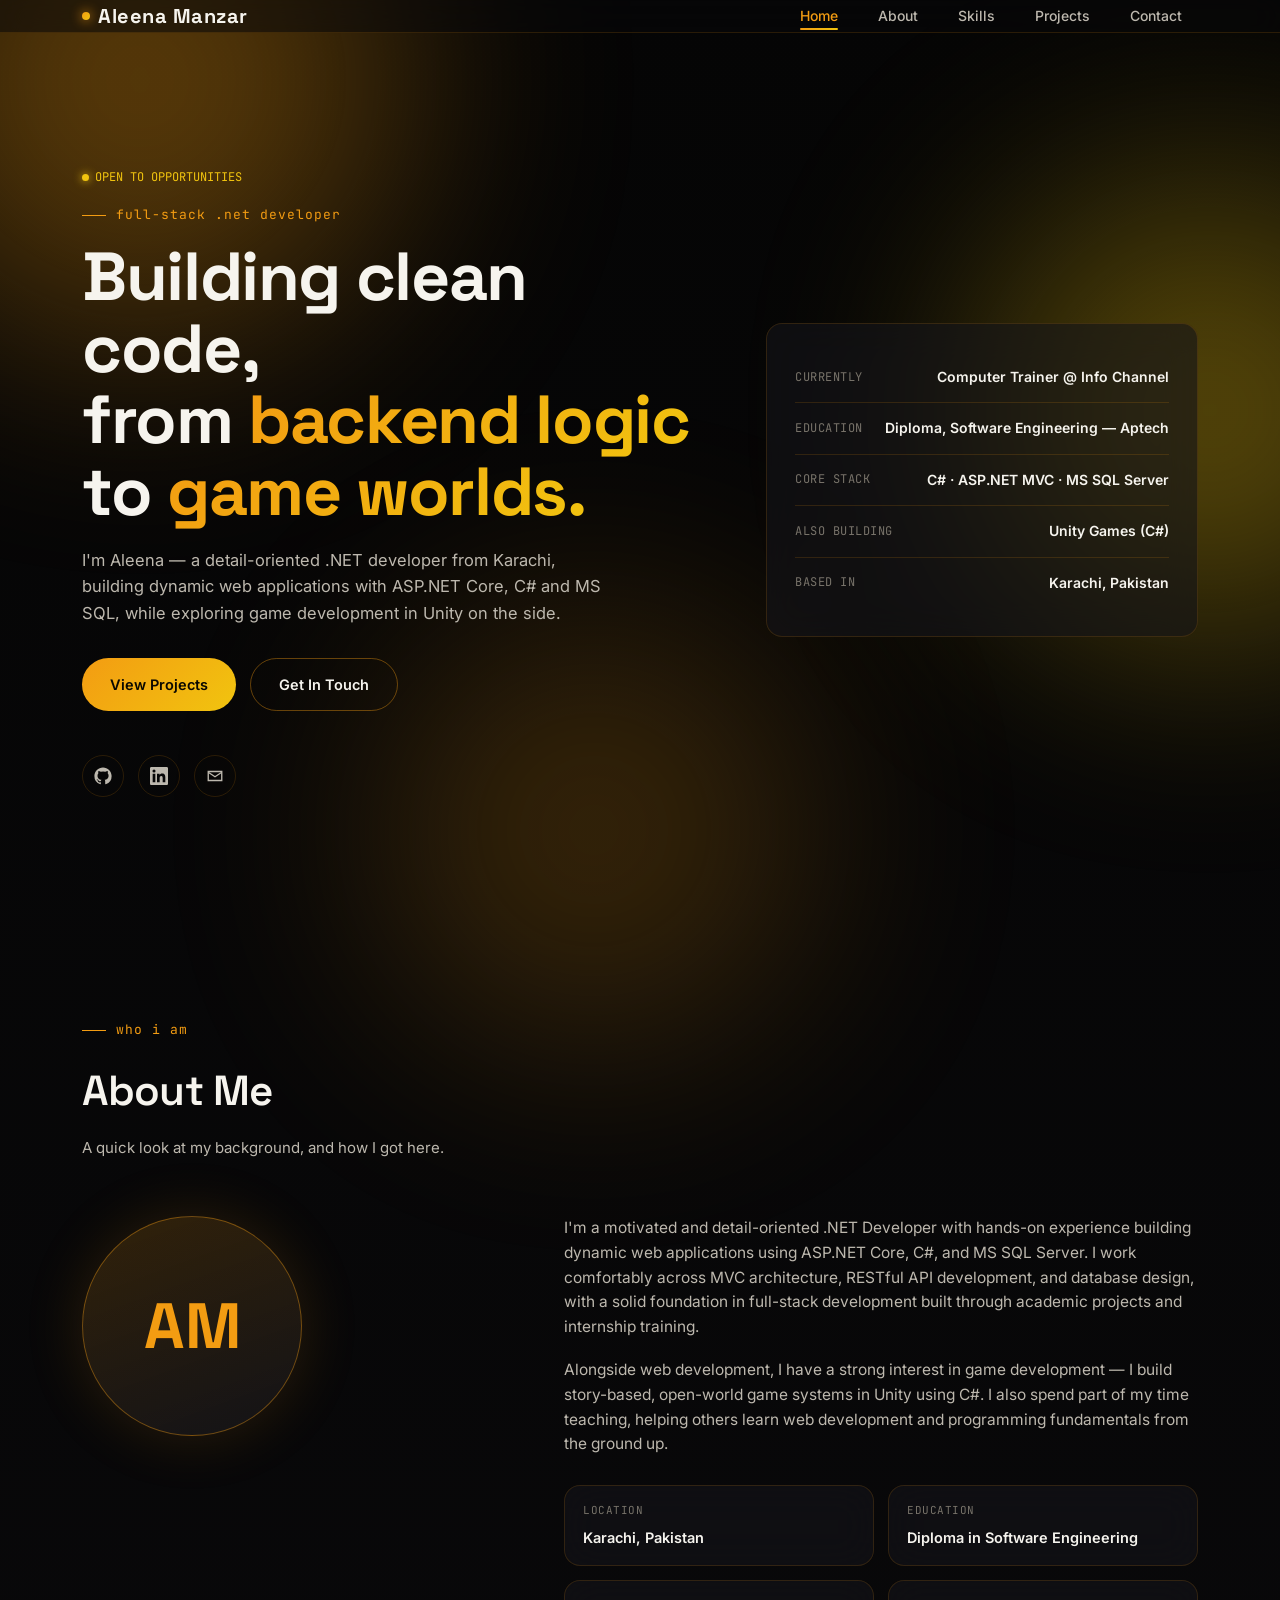
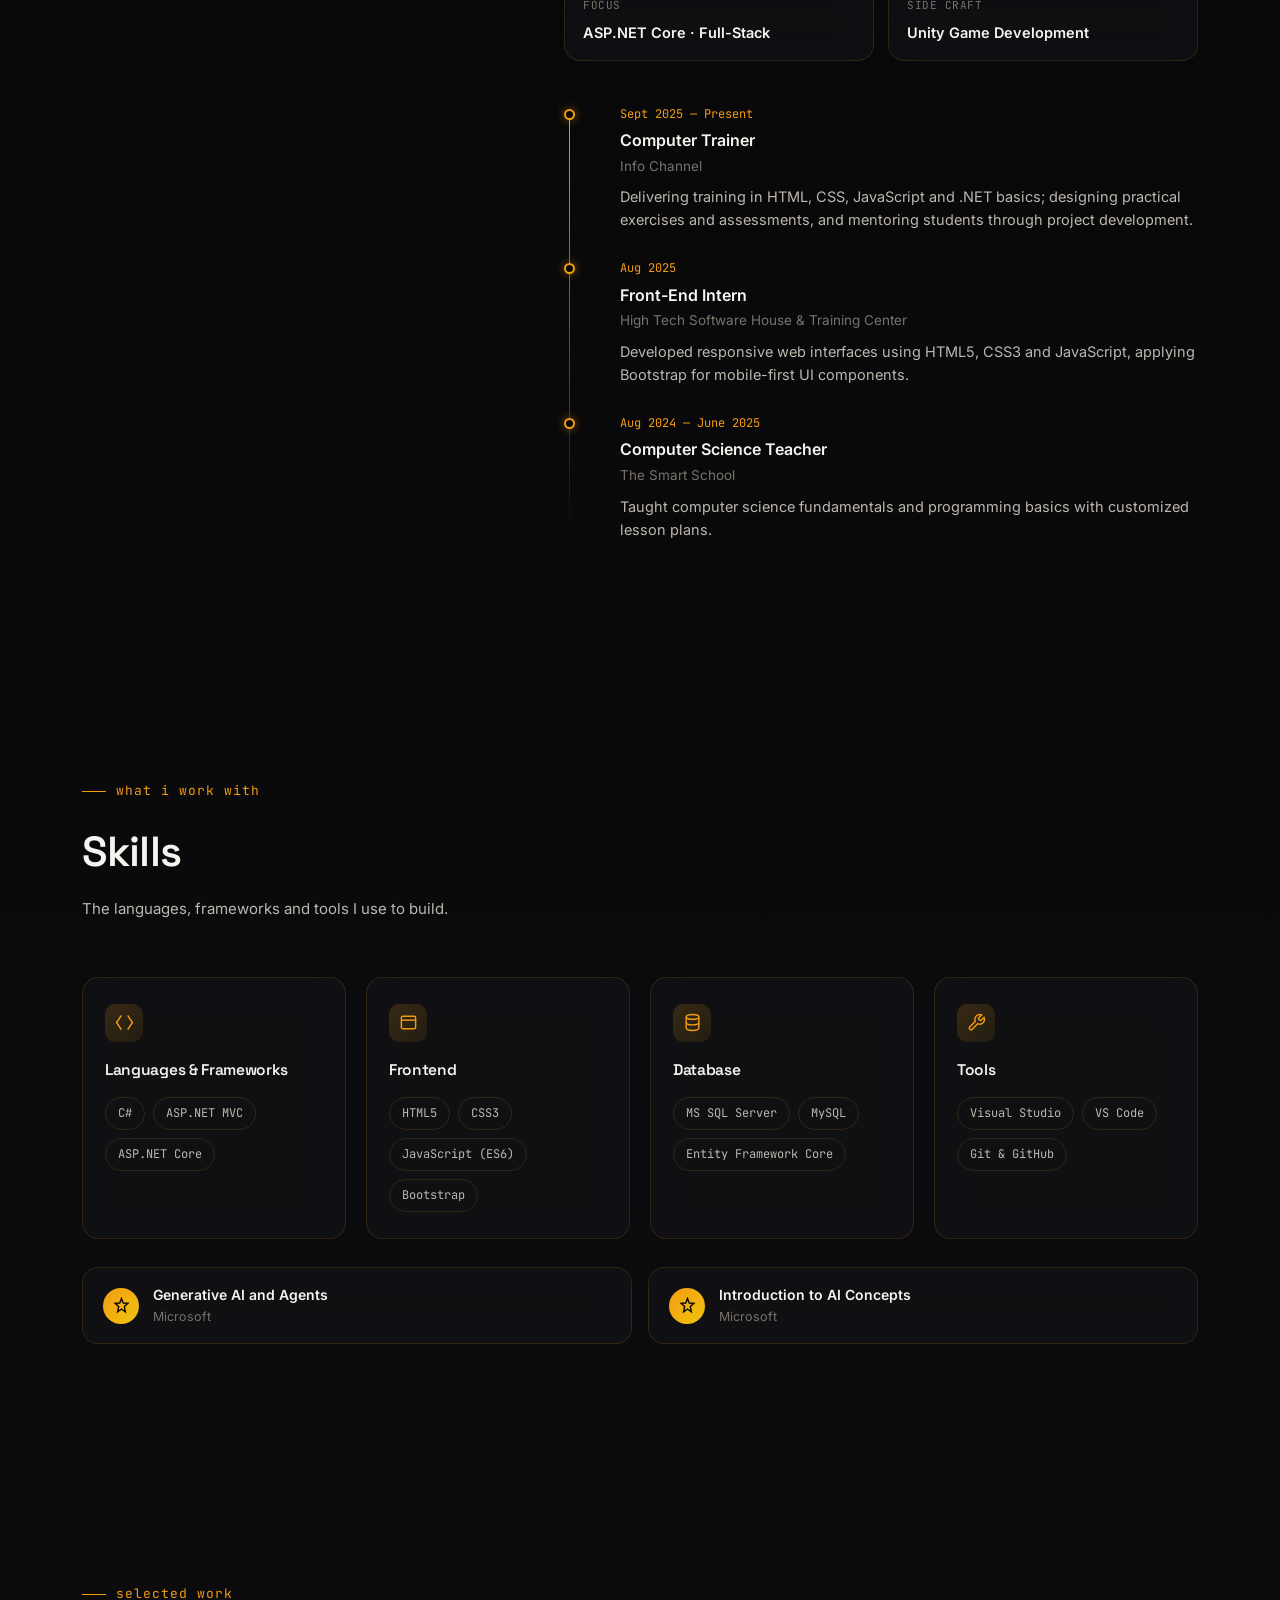
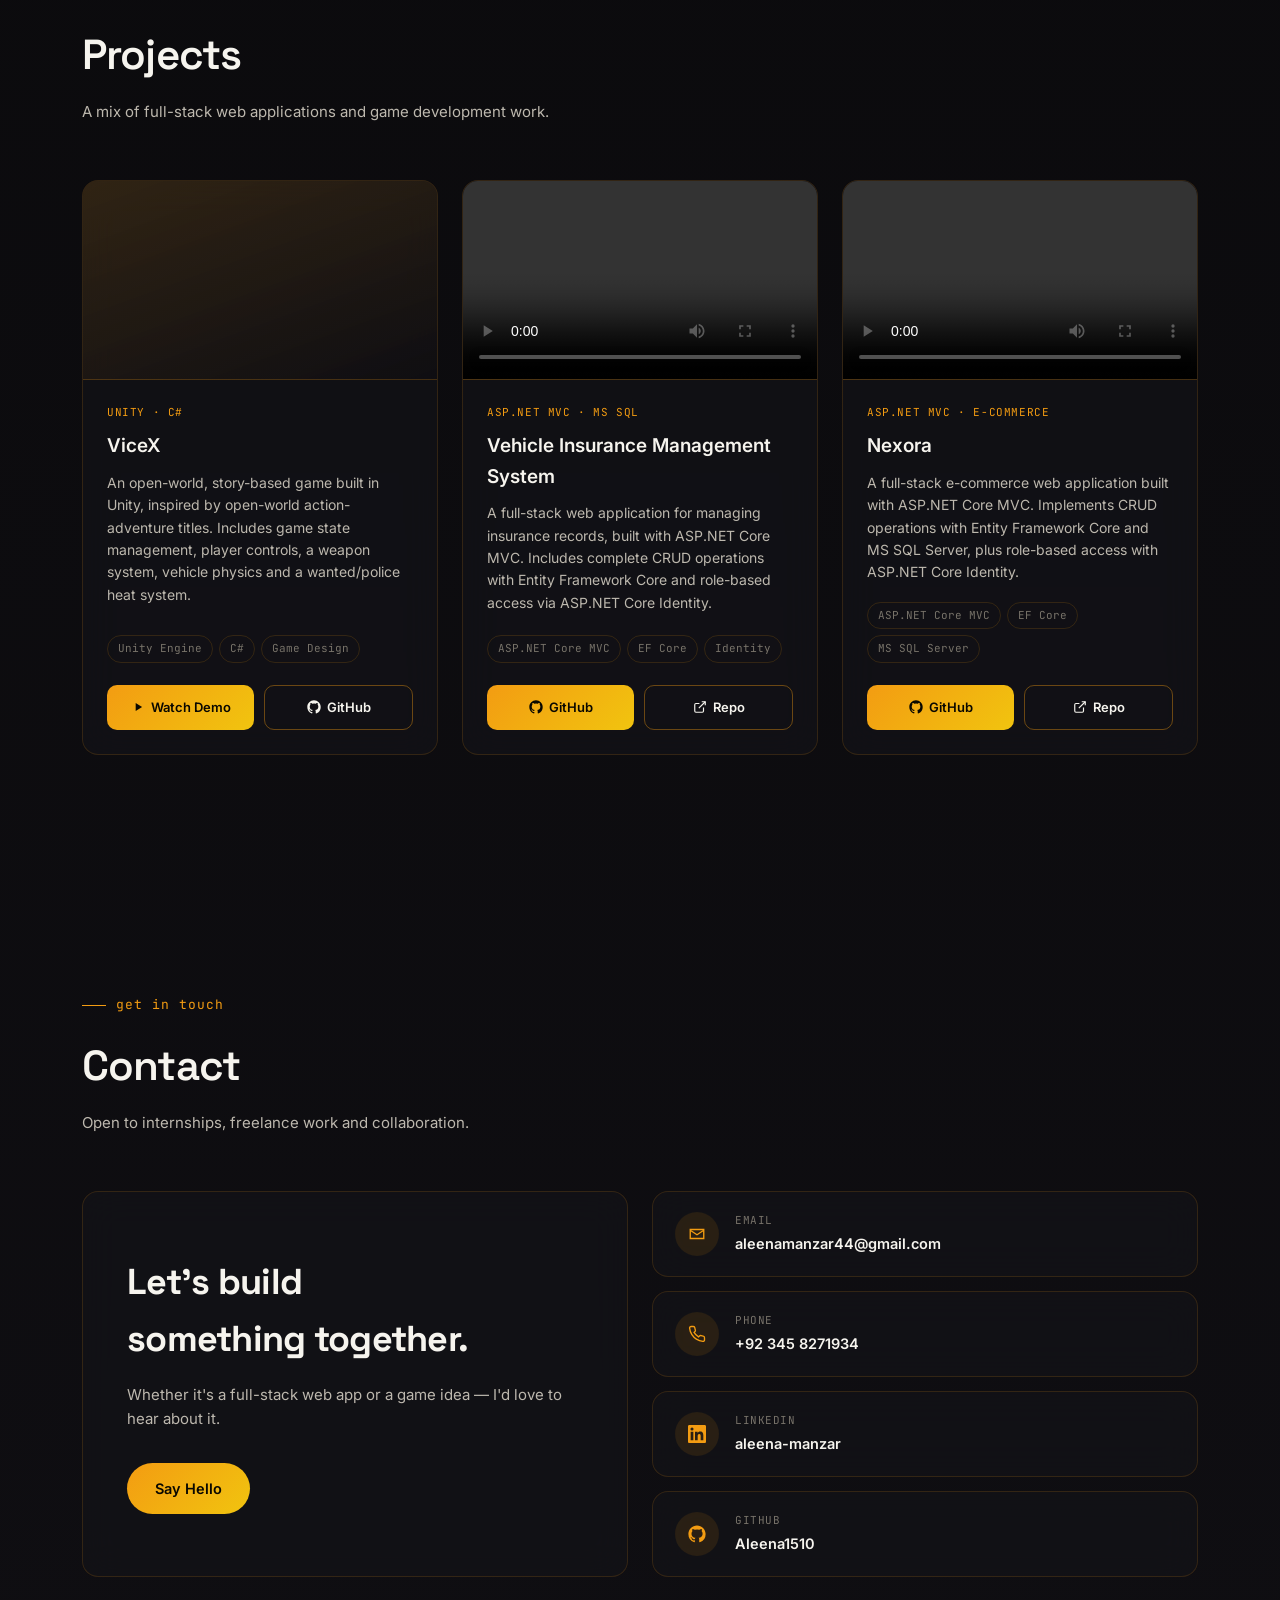
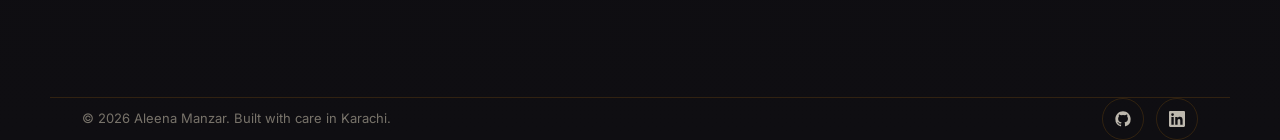
==== index.html @ a627748f "Rename HTML file to index.html" ====
<!DOCTYPE html>
<html lang="en">
<head>
<meta charset="UTF-8">
<meta name="viewport" content="width=device-width, initial-scale=1.0">
<title>Aleena Manzar — Full Stack Developer</title>
<link rel="preconnect" href="https://fonts.googleapis.com">
<link rel="preconnect" href="https://fonts.gstatic.com" crossorigin>
<link href="https://fonts.googleapis.com/css2?family=Space+Grotesk:wght@400;500;600;700&family=Inter:wght@400;500;600&family=JetBrains+Mono:wght@400;500&display=swap" rel="stylesheet">
<link rel="stylesheet" href="./portfolio.css">
</head>
<body>

<div class="glow glow-1"></div>
<div class="glow glow-2"></div>
<div class="glow glow-3"></div>

<header>
  <nav class="wrap">
    <a href="#home" class="logo"><span class="logo-dot"></span>Aleena Manzar</a>
    <ul class="nav-links" id="navLinks">
      <li><a href="#home" class="nav-link active">Home</a></li>
      <li><a href="#about" class="nav-link">About</a></li>
      <li><a href="#skills" class="nav-link">Skills</a></li>
      <li><a href="#projects" class="nav-link">Projects</a></li>
      <li><a href="#contact" class="nav-link">Contact</a></li>
    </ul>
     <!-- <a href="#contact" class="nav-cta">Let's Talk</a> -->
    <button class="menu-btn" id="menuBtn" aria-label="Toggle menu"><span></span><span></span><span></span></button> 
  </nav>
</header>

<main class="wrap">

  <!-- HOME -->
  <section id="home" class="hero">
    <div class="hero-grid">
      <div class="reveal in">
        <div class="status-live"><span class="status-dot"></span>OPEN TO OPPORTUNITIES</div>
        <div class="eyebrow">full-stack .net developer</div>
        <h1 class="hero-title">Building clean code,<br>from <span class="grad">backend logic</span><br>to <span class="grad">game worlds.</span></h1>
        <p class="hero-desc">I'm Aleena — a detail-oriented .NET developer from Karachi, building dynamic web applications with ASP.NET Core, C# and MS SQL, while exploring game development in Unity on the side.</p>
        <div class="hero-actions">
          <a href="#projects" class="btn btn-primary">View Projects</a>
          <a href="#contact" class="btn btn-ghost">Get In Touch</a>
        </div>
        <div class="hero-socials">
          <a class="icon-btn" href="https://github.com/Aleena1510" target="_blank" rel="noopener" aria-label="GitHub">
            <svg viewBox="0 0 24 24" fill="currentColor"><path d="M12 .5C5.73.5.5 5.73.5 12a11.5 11.5 0 0 0 7.86 10.94c.58.1.79-.25.79-.56v-2c-3.2.7-3.88-1.54-3.88-1.54-.53-1.34-1.29-1.7-1.29-1.7-1.05-.72.08-.7.08-.7 1.17.08 1.78 1.2 1.78 1.2 1.03 1.76 2.72 1.25 3.38.96.1-.75.4-1.25.73-1.54-2.56-.29-5.26-1.28-5.26-5.7 0-1.26.45-2.29 1.19-3.1-.12-.29-.52-1.46.11-3.05 0 0 .97-.31 3.18 1.18a11 11 0 0 1 5.8 0c2.2-1.49 3.17-1.18 3.17-1.18.64 1.59.24 2.76.12 3.05.74.81 1.18 1.84 1.18 3.1 0 4.43-2.7 5.4-5.28 5.69.42.36.78 1.08.78 2.18v3.24c0 .31.21.67.8.56A11.5 11.5 0 0 0 23.5 12C23.5 5.73 18.27.5 12 .5Z"/></svg>
          </a>
          <a class="icon-btn" href="https://www.linkedin.com/in/aleena-manzar-a46a40321/" target="_blank" rel="noopener" aria-label="LinkedIn">
            <svg viewBox="0 0 24 24" fill="currentColor"><path d="M20.45 20.45h-3.55v-5.57c0-1.33-.02-3.03-1.85-3.03-1.86 0-2.15 1.45-2.15 2.94v5.66H9.35V9h3.41v1.56h.05c.47-.9 1.63-1.85 3.36-1.85 3.6 0 4.26 2.37 4.26 5.45v6.29ZM5.34 7.43a2.06 2.06 0 1 1 0-4.12 2.06 2.06 0 0 1 0 4.12ZM7.12 20.45H3.56V9h3.56v11.45ZM22.22 0H1.77C.8 0 0 .78 0 1.75v20.5C0 23.22.8 24 1.77 24h20.45c.98 0 1.78-.78 1.78-1.75V1.75C24 .78 23.2 0 22.22 0Z"/></svg>
          </a>
          <a class="icon-btn" href="mailto:aleenamanzar44@gmail.com" aria-label="Email">
            <svg viewBox="0 0 24 24" fill="none" stroke="currentColor" stroke-width="1.8"><path d="M3 6h18v12H3z"/><path d="m3 7 9 6 9-6"/></svg>
          </a>
        </div>
      </div>

      <div class="reveal in">
        <div class="glass hero-card">
          <div class="hero-card-row">
            <span class="hero-card-label">Currently</span>
            <span class="hero-card-value">Computer Trainer @ Info Channel</span>
          </div>
          <div class="hero-card-row">
            <span class="hero-card-label">Education</span>
            <span class="hero-card-value">Diploma, Software Engineering — Aptech</span>
          </div>
          <div class="hero-card-row">
            <span class="hero-card-label">Core Stack</span>
            <span class="hero-card-value">C# · ASP.NET MVC · MS SQL Server</span>
          </div>
          <div class="hero-card-row">
            <span class="hero-card-label">Also Building</span>
            <span class="hero-card-value">Unity Games (C#)</span>
          </div>
          <div class="hero-card-row">
            <span class="hero-card-label">Based In</span>
            <span class="hero-card-value">Karachi, Pakistan</span>
          </div>
        </div>
      </div>
    </div>
  </section>

  <!-- ABOUT -->
  <section id="about">
    <div class="section-inner">
      <div class="eyebrow reveal">who i am</div>
      <h2 class="section-title reveal">About Me</h2>
      <p class="section-sub reveal">A quick look at my background, and how I got here.</p>

      <div class="about-grid">
        <div class="reveal avatar-wrap">
          <div class="avatar">AM</div>
        </div>

        <div class="about-text">
          <div class="reveal">
            <p>I'm a motivated and detail-oriented .NET Developer with hands-on experience building dynamic web applications using ASP.NET Core, C#, and MS SQL Server. I work comfortably across MVC architecture, RESTful API development, and database design, with a solid foundation in full-stack development built through academic projects and internship training.</p>
            <p>Alongside web development, I have a strong interest in game development — I build story-based, open-world game systems in Unity using C#. I also spend part of my time teaching, helping others learn web development and programming fundamentals from the ground up.</p>
          </div>

          <div class="about-meta reveal">
            <div class="glass meta-item">
              <div class="meta-label">Location</div>
              <div class="meta-value">Karachi, Pakistan</div>
            </div>
            <div class="glass meta-item">
              <div class="meta-label">Education</div>
              <div class="meta-value">Diploma in Software Engineering</div>
            </div>
            <div class="glass meta-item">
              <div class="meta-label">Focus</div>
              <div class="meta-value">ASP.NET Core · Full-Stack</div>
            </div>
            <div class="glass meta-item">
              <div class="meta-label">Side Craft</div>
              <div class="meta-value">Unity Game Development</div>
            </div>
          </div>

          <div class="timeline reveal">
            <div class="tl-item">
              <span class="tl-dot"></span>
              <div class="tl-date">Sept 2025 — Present</div>
              <div class="tl-role">Computer Trainer</div>
              <div class="tl-org">Info Channel</div>
              <div class="tl-desc">Delivering training in HTML, CSS, JavaScript and .NET basics; designing practical exercises and assessments, and mentoring students through project development.</div>
            </div>
            <div class="tl-item">
              <span class="tl-dot"></span>
              <div class="tl-date">Aug 2025</div>
              <div class="tl-role">Front-End Intern</div>
              <div class="tl-org">High Tech Software House &amp; Training Center</div>
              <div class="tl-desc">Developed responsive web interfaces using HTML5, CSS3 and JavaScript, applying Bootstrap for mobile-first UI components.</div>
            </div>
            <div class="tl-item">
              <span class="tl-dot"></span>
              <div class="tl-date">Aug 2024 — June 2025</div>
              <div class="tl-role">Computer Science Teacher</div>
              <div class="tl-org">The Smart School</div>
              <div class="tl-desc">Taught computer science fundamentals and programming basics with customized lesson plans.</div>
            </div>
          </div>
        </div>
      </div>
    </div>
  </section>

  <!-- SKILLS -->
  <section id="skills">
    <div class="section-inner">
      <div class="eyebrow reveal">what i work with</div>
      <h2 class="section-title reveal">Skills</h2>
      <p class="section-sub reveal">The languages, frameworks and tools I use to build.</p>

      <div class="skills-grid">
        <div class="glass skill-card reveal">
          <div class="skill-card-icon"><svg viewBox="0 0 24 24" fill="none" stroke="currentColor" stroke-width="1.8"><path d="m8 3-6 9 6 9M16 3l6 9-6 9"/></svg></div>
          <h3>Languages &amp; Frameworks</h3>
          <div class="chip-row">
            <span class="chip">C#</span>
            <span class="chip">ASP.NET MVC</span>
            <span class="chip">ASP.NET Core</span>
          </div>
        </div>
        <div class="glass skill-card reveal">
          <div class="skill-card-icon"><svg viewBox="0 0 24 24" fill="none" stroke="currentColor" stroke-width="1.8"><rect x="3" y="4" width="18" height="16" rx="2"/><path d="M3 9h18"/></svg></div>
          <h3>Frontend</h3>
          <div class="chip-row">
            <span class="chip">HTML5</span>
            <span class="chip">CSS3</span>
            <span class="chip">JavaScript (ES6)</span>
            <span class="chip">Bootstrap</span>
          </div>
        </div>
        <div class="glass skill-card reveal">
          <div class="skill-card-icon"><svg viewBox="0 0 24 24" fill="none" stroke="currentColor" stroke-width="1.8"><ellipse cx="12" cy="5" rx="8" ry="3"/><path d="M4 5v14c0 1.66 3.58 3 8 3s8-1.34 8-3V5"/><path d="M4 12c0 1.66 3.58 3 8 3s8-1.34 8-3"/></svg></div>
          <h3>Database</h3>
          <div class="chip-row">
            <span class="chip">MS SQL Server</span>
            <span class="chip">MySQL</span>
            <span class="chip">Entity Framework Core</span>
          </div>
        </div>
        <div class="glass skill-card reveal">
          <div class="skill-card-icon"><svg viewBox="0 0 24 24" fill="none" stroke="currentColor" stroke-width="1.8"><path d="M14.7 6.3a1 1 0 0 0 0 1.4l1.6 1.6a1 1 0 0 0 1.4 0l3.77-3.77a6 6 0 0 1-7.94 7.94l-6.91 6.91a2.12 2.12 0 0 1-3-3l6.91-6.91a6 6 0 0 1 7.94-7.94Z"/></svg></div>
          <h3>Tools</h3>
          <div class="chip-row">
            <span class="chip">Visual Studio</span>
            <span class="chip">VS Code</span>
            <span class="chip">Git &amp; GitHub</span>
          </div>
        </div>
      </div>

      <div class="cert-row">
        <div class="glass cert-card reveal">
          <div class="cert-icon"><svg viewBox="0 0 24 24" fill="none" stroke="currentColor" stroke-width="2"><path d="m12 2 2.5 6.5L21 9l-5 4.5L17.5 21 12 17l-5.5 4L8 13.5 3 9l6.5-.5Z"/></svg></div>
          <div>
            <div class="cert-name">Generative AI and Agents</div>
            <div class="cert-org">Microsoft</div>
          </div>
        </div>
        <div class="glass cert-card reveal">
          <div class="cert-icon"><svg viewBox="0 0 24 24" fill="none" stroke="currentColor" stroke-width="2"><path d="m12 2 2.5 6.5L21 9l-5 4.5L17.5 21 12 17l-5.5 4L8 13.5 3 9l6.5-.5Z"/></svg></div>
          <div>
            <div class="cert-name">Introduction to AI Concepts</div>
            <div class="cert-org">Microsoft</div>
          </div>
        </div>
      </div>
    </div>
  </section>

  <!-- PROJECTS -->
  <section id="projects">
    <div class="section-inner">
      <div class="eyebrow reveal">selected work</div>
      <h2 class="section-title reveal">Projects</h2>
      <p class="section-sub reveal">A mix of full-stack web applications and game development work.</p>

      <div class="projects-grid">

        <!-- ViceX -->
        <div class="glass project-card reveal">
          <div class="project-media">
            <iframe src="https://www.youtube.com/embed/3dalKe5wJWU" title="ViceX Demo" allowfullscreen loading="lazy"></iframe>
          </div>
          <div class="project-body">
            <div class="project-tag">Unity · C#</div>
            <div class="project-title">ViceX</div>
            <p class="project-desc">An open-world, story-based game built in Unity, inspired by open-world action-adventure titles. Includes game state management, player controls, a weapon system, vehicle physics and a wanted/police heat system.</p>
            <div class="project-stack">
              <span>Unity Engine</span><span>C#</span><span>Game Design</span>
            </div>
            <div class="project-links">
              <a class="link-primary" href="https://youtu.be/3dalKe5wJWU" target="_blank" rel="noopener">
                <svg viewBox="0 0 24 24" fill="currentColor"><path d="M8 5v14l11-7z"/></svg> Watch Demo
              </a>
              <a class="link-ghost" href="https://github.com/Aleena1510" target="_blank" rel="noopener">
                <svg viewBox="0 0 24 24" fill="currentColor"><path d="M12 .5C5.73.5.5 5.73.5 12a11.5 11.5 0 0 0 7.86 10.94c.58.1.79-.25.79-.56v-2c-3.2.7-3.88-1.54-3.88-1.54-.53-1.34-1.29-1.7-1.29-1.7-1.05-.72.08-.7.08-.7 1.17.08 1.78 1.2 1.78 1.2 1.03 1.76 2.72 1.25 3.38.96.1-.75.4-1.25.73-1.54-2.56-.29-5.26-1.28-5.26-5.7 0-1.26.45-2.29 1.19-3.1-.12-.29-.52-1.46.11-3.05 0 0 .97-.31 3.18 1.18a11 11 0 0 1 5.8 0c2.2-1.49 3.17-1.18 3.17-1.18.64 1.59.24 2.76.12 3.05.74.81 1.18 1.84 1.18 3.1 0 4.43-2.7 5.4-5.28 5.69.42.36.78 1.08.78 2.18v3.24c0 .31.21.67.8.56A11.5 11.5 0 0 0 23.5 12C23.5 5.73 18.27.5 12 .5Z"/></svg> GitHub
              </a>
            </div>
          </div>
        </div>

        <!-- Vehicle Insurance -->
         <div class="glass project-card reveal">
  <div class="project-media">
    <video controls preload="metadata" style="width:100%;height:100%;object-fit:cover;background:#0F0E12;">
      <source src="./Videos/VehicleInsurance.mp4" type="video/mp4">
      Your browser does not support the video tag.
    </video>
  </div>
  <div class="project-body">
    <div class="project-tag">ASP.NET MVC · MS SQL</div>
    <div class="project-title">Vehicle Insurance Management System</div>
    <p class="project-desc">A full-stack web application for managing insurance records, built with ASP.NET Core MVC. Includes complete CRUD operations with Entity Framework Core and role-based access via ASP.NET Core Identity.</p>
    <div class="project-stack">
      <span>ASP.NET Core MVC</span><span>EF Core</span><span>Identity</span>
    </div>
    <div class="project-links">
      <a class="link-primary" href="https://github.com/Aleena1510/VehicleInsuranceWebsite" target="_blank" rel="noopener">
        <svg viewBox="0 0 24 24" fill="currentColor"><path d="M12 .5C5.73.5.5 5.73.5 12a11.5 11.5 0 0 0 7.86 10.94c.58.1.79-.25.79-.56v-2c-3.2.7-3.88-1.54-3.88-1.54-.53-1.34-1.29-1.7-1.29-1.7-1.05-.72.08-.7.08-.7 1.17.08 1.78 1.2 1.78 1.2 1.03 1.76 2.72 1.25 3.38.96.1-.75.4-1.25.73-1.54-2.56-.29-5.26-1.28-5.26-5.7 0-1.26.45-2.29 1.19-3.1-.12-.29-.52-1.46.11-3.05 0 0 .97-.31 3.18 1.18a11 11 0 0 1 5.8 0c2.2-1.49 3.17-1.18 3.17-1.18.64 1.59.24 2.76.12 3.05.74.81 1.18 1.84 1.18 3.1 0 4.43-2.7 5.4-5.28 5.69.42.36.78 1.08.78 2.18v3.24c0 .31.21.67.8.56A11.5 11.5 0 0 0 23.5 12C23.5 5.73 18.27.5 12 .5Z"/></svg> GitHub
      </a>
      <a class="link-ghost" href="https://github.com/Aleena1510/VehicleInsuranceWebsite" target="_blank" rel="noopener">
        <svg viewBox="0 0 24 24" fill="none" stroke="currentColor" stroke-width="2"><path d="M18 13v6a2 2 0 0 1-2 2H5a2 2 0 0 1-2-2V8a2 2 0 0 1 2-2h6"/><path d="M15 3h6v6"/><path d="M10 14 21 3"/></svg> Repo
      </a>
    </div>
  </div>
</div>
      

        <!-- Nexora -->
        <div class="glass project-card reveal">
  <div class="project-media">
    <video controls preload="metadata" style="width:100%;height:100%;object-fit:cover;background:#0F0E12;">
      <source src="./Videos/Nexora.mp4" type="video/mp4">
      Your browser does not support the video tag.
    </video>
  </div>
          <div class="project-body">
            <div class="project-tag">ASP.NET MVC · E-commerce</div>
            <div class="project-title">Nexora</div>
            <p class="project-desc">A full-stack e-commerce web application built with ASP.NET Core MVC. Implements CRUD operations with Entity Framework Core and MS SQL Server, plus role-based access with ASP.NET Core Identity.</p>
            <div class="project-stack">
              <span>ASP.NET Core MVC</span><span>EF Core</span><span>MS SQL Server</span>
            </div>
            <div class="project-links">
              <a class="link-primary" href="https://github.com/Aleena1510/Nexora" target="_blank" rel="noopener">
                <svg viewBox="0 0 24 24" fill="currentColor"><path d="M12 .5C5.73.5.5 5.73.5 12a11.5 11.5 0 0 0 7.86 10.94c.58.1.79-.25.79-.56v-2c-3.2.7-3.88-1.54-3.88-1.54-.53-1.34-1.29-1.7-1.29-1.7-1.05-.72.08-.7.08-.7 1.17.08 1.78 1.2 1.78 1.2 1.03 1.76 2.72 1.25 3.38.96.1-.75.4-1.25.73-1.54-2.56-.29-5.26-1.28-5.26-5.7 0-1.26.45-2.29 1.19-3.1-.12-.29-.52-1.46.11-3.05 0 0 .97-.31 3.18 1.18a11 11 0 0 1 5.8 0c2.2-1.49 3.17-1.18 3.17-1.18.64 1.59.24 2.76.12 3.05.74.81 1.18 1.84 1.18 3.1 0 4.43-2.7 5.4-5.28 5.69.42.36.78 1.08.78 2.18v3.24c0 .31.21.67.8.56A11.5 11.5 0 0 0 23.5 12C23.5 5.73 18.27.5 12 .5Z"/></svg> GitHub
              </a>
              <a class="link-ghost" href="https://github.com/Aleena1510/Nexora" target="_blank" rel="noopener">
                <svg viewBox="0 0 24 24" fill="none" stroke="currentColor" stroke-width="2"><path d="M18 13v6a2 2 0 0 1-2 2H5a2 2 0 0 1-2-2V8a2 2 0 0 1 2-2h6"/><path d="M15 3h6v6"/><path d="M10 14 21 3"/></svg> Repo
              </a>
            </div>
          </div>
        </div>

      </div>
    </div>
  </section>

  <!-- CONTACT -->
  <section id="contact">
    <div class="section-inner">
      <div class="eyebrow reveal">get in touch</div>
      <h2 class="section-title reveal">Contact</h2>
      <p class="section-sub reveal">Open to internships, freelance work and collaboration.</p>

      <div class="contact-wrap">
        <div class="glass contact-intro reveal">
          <h2>Let's build<br>something together.</h2>
          <p>Whether it's a full-stack web app or a game idea — I'd love to hear about it.</p>
          <div style="margin-top:24px;">
            <a href="mailto:aleenamanzar44@gmail.com" class="btn btn-primary">Say Hello</a>
          </div>
        </div>

        <div class="contact-cards reveal">
          <a href="mailto:aleenamanzar44@gmail.com" class="glass contact-card">
            <div class="contact-card-icon"><svg viewBox="0 0 24 24" fill="none" stroke="currentColor" stroke-width="1.8"><path d="M3 6h18v12H3z"/><path d="m3 7 9 6 9-6"/></svg></div>
            <div>
              <div class="contact-card-label">Email</div>
              <div class="contact-card-value">aleenamanzar44@gmail.com</div>
            </div>
          </a>
          <a href="tel:+923458271934" class="glass contact-card">
            <div class="contact-card-icon"><svg viewBox="0 0 24 24" fill="none" stroke="currentColor" stroke-width="1.8"><path d="M22 16.92v3a2 2 0 0 1-2.18 2 19.79 19.79 0 0 1-8.63-3.07 19.5 19.5 0 0 1-6-6 19.79 19.79 0 0 1-3.07-8.67A2 2 0 0 1 4.11 2h3a2 2 0 0 1 2 1.72c.13.96.36 1.9.68 2.81a2 2 0 0 1-.45 2.11L8.09 9.91a16 16 0 0 0 6 6l1.27-1.27a2 2 0 0 1 2.11-.45c.91.32 1.85.55 2.81.68A2 2 0 0 1 22 16.92z"/></svg></div>
            <div>
              <div class="contact-card-label">Phone</div>
              <div class="contact-card-value">+92 345 8271934</div>
            </div>
          </a>
          <a href="https://www.linkedin.com/in/aleena-manzar-a46a40321/" target="_blank" rel="noopener" class="glass contact-card">
            <div class="contact-card-icon"><svg viewBox="0 0 24 24" fill="currentColor"><path d="M20.45 20.45h-3.55v-5.57c0-1.33-.02-3.03-1.85-3.03-1.86 0-2.15 1.45-2.15 2.94v5.66H9.35V9h3.41v1.56h.05c.47-.9 1.63-1.85 3.36-1.85 3.6 0 4.26 2.37 4.26 5.45v6.29ZM5.34 7.43a2.06 2.06 0 1 1 0-4.12 2.06 2.06 0 0 1 0 4.12ZM7.12 20.45H3.56V9h3.56v11.45ZM22.22 0H1.77C.8 0 0 .78 0 1.75v20.5C0 23.22.8 24 1.77 24h20.45c.98 0 1.78-.78 1.78-1.75V1.75C24 .78 23.2 0 22.22 0Z"/></svg></div>
            <div>
              <div class="contact-card-label">LinkedIn</div>
              <div class="contact-card-value">aleena-manzar</div>
            </div>
          </a>
          <a href="https://github.com/Aleena1510" target="_blank" rel="noopener" class="glass contact-card">
            <div class="contact-card-icon"><svg viewBox="0 0 24 24" fill="currentColor"><path d="M12 .5C5.73.5.5 5.73.5 12a11.5 11.5 0 0 0 7.86 10.94c.58.1.79-.25.79-.56v-2c-3.2.7-3.88-1.54-3.88-1.54-.53-1.34-1.29-1.7-1.29-1.7-1.05-.72.08-.7.08-.7 1.17.08 1.78 1.2 1.78 1.2 1.03 1.76 2.72 1.25 3.38.96.1-.75.4-1.25.73-1.54-2.56-.29-5.26-1.28-5.26-5.7 0-1.26.45-2.29 1.19-3.1-.12-.29-.52-1.46.11-3.05 0 0 .97-.31 3.18 1.18a11 11 0 0 1 5.8 0c2.2-1.49 3.17-1.18 3.17-1.18.64 1.59.24 2.76.12 3.05.74.81 1.18 1.84 1.18 3.1 0 4.43-2.7 5.4-5.28 5.69.42.36.78 1.08.78 2.18v3.24c0 .31.21.67.8.56A11.5 11.5 0 0 0 23.5 12C23.5 5.73 18.27.5 12 .5Z"/></svg></div>
            <div>
              <div class="contact-card-label">GitHub</div>
              <div class="contact-card-value">Aleena1510</div>
            </div>
          </a>
        </div>
      </div>
    </div>
  </section>

</main>

<footer class="wrap">
  <span class="footer-text">© 2026 Aleena Manzar. Built with care in Karachi.</span>
  <div class="footer-socials">
    <a class="icon-btn" href="https://github.com/Aleena1510" target="_blank" rel="noopener" aria-label="GitHub">
      <svg viewBox="0 0 24 24" fill="currentColor" style="width:16px;height:16px;"><path d="M12 .5C5.73.5.5 5.73.5 12a11.5 11.5 0 0 0 7.86 10.94c.58.1.79-.25.79-.56v-2c-3.2.7-3.88-1.54-3.88-1.54-.53-1.34-1.29-1.7-1.29-1.7-1.05-.72.08-.7.08-.7 1.17.08 1.78 1.2 1.78 1.2 1.03 1.76 2.72 1.25 3.38.96.1-.75.4-1.25.73-1.54-2.56-.29-5.26-1.28-5.26-5.7 0-1.26.45-2.29 1.19-3.1-.12-.29-.52-1.46.11-3.05 0 0 .97-.31 3.18 1.18a11 11 0 0 1 5.8 0c2.2-1.49 3.17-1.18 3.17-1.18.64 1.59.24 2.76.12 3.05.74.81 1.18 1.84 1.18 3.1 0 4.43-2.7 5.4-5.28 5.69.42.36.78 1.08.78 2.18v3.24c0 .31.21.67.8.56A11.5 11.5 0 0 0 23.5 12C23.5 5.73 18.27.5 12 .5Z"/></svg>
    </a>
    <a class="icon-btn" href="https://www.linkedin.com/in/aleena-manzar-a46a40321/" target="_blank" rel="noopener" aria-label="LinkedIn">
      <svg viewBox="0 0 24 24" fill="currentColor" style="width:16px;height:16px;"><path d="M20.45 20.45h-3.55v-5.57c0-1.33-.02-3.03-1.85-3.03-1.86 0-2.15 1.45-2.15 2.94v5.66H9.35V9h3.41v1.56h.05c.47-.9 1.63-1.85 3.36-1.85 3.6 0 4.26 2.37 4.26 5.45v6.29ZM5.34 7.43a2.06 2.06 0 1 1 0-4.12 2.06 2.06 0 0 1 0 4.12ZM7.12 20.45H3.56V9h3.56v11.45ZM22.22 0H1.77C.8 0 0 .78 0 1.75v20.5C0 23.22.8 24 1.77 24h20.45c.98 0 1.78-.78 1.78-1.75V1.75C24 .78 23.2 0 22.22 0Z"/></svg>
    </a>
  </div>
</footer>

<script>
  // Mobile menu toggle
  const menuBtn = document.getElementById('menuBtn');
  const navLinks = document.getElementById('navLinks');
  menuBtn.addEventListener('click', () => {
    menuBtn.classList.toggle('open');
    navLinks.classList.toggle('open');
  });
  navLinks.querySelectorAll('a').forEach(a => {
    a.addEventListener('click', () => {
      menuBtn.classList.remove('open');
      navLinks.classList.remove('open');
    });
  });

  // Active nav link on scroll
  const sections = document.querySelectorAll('section[id]');
  const navItems = document.querySelectorAll('.nav-link');
  const navObserver = new IntersectionObserver((entries) => {
    entries.forEach(entry => {
      if (entry.isIntersecting) {
        navItems.forEach(link => {
          link.classList.toggle('active', link.getAttribute('href') === '#' + entry.target.id);
        });
      }
    });
  }, { rootMargin: '-45% 0px -45% 0px' });
  sections.forEach(sec => navObserver.observe(sec));

  // Reveal on scroll
  const revealEls = document.querySelectorAll('.reveal');
  const revealObserver = new IntersectionObserver((entries) => {
    entries.forEach(entry => {
      if (entry.isIntersecting) {
        entry.target.classList.add('in');
        revealObserver.unobserve(entry.target);
      }
    });
  }, { threshold: 0.15 });
  revealEls.forEach(el => revealObserver.observe(el));
</script>

</body>
</html>
---- portfolio.css ----
:root{
    --bg-1:#050505;
    --bg-2:#0F0E12;
    --amber:#F39C12;
    --gold:#F1C40F;
    --glass-bg:rgba(20,20,25,0.6);
    --glass-border:rgba(243,156,18,0.15);
    --glass-border-strong:rgba(243,156,18,0.4);
    --text-1:#F6F4EE;
    --text-2:#BDB8AE;
    --text-3:#78736A;
    --radius:16px;
    --radius-sm:10px;
    --font-display:'Space Grotesk',sans-serif;
    --font-body:'Inter',sans-serif;
    --font-mono:'JetBrains Mono',monospace;
    --maxw:1180px;
  }

  *{margin:0;padding:0;box-sizing:border-box;}

  html{scroll-behavior:smooth;}

  body{
    background:linear-gradient(180deg,var(--bg-1) 0%,var(--bg-2) 100%);
    color:var(--text-1);
    font-family:var(--font-body);
    line-height:1.6;
    overflow-x:hidden;
    -webkit-font-smoothing:antialiased;
  }

  ::selection{background:rgba(243,156,18,0.3);color:#fff;}

  a{color:inherit;text-decoration:none;}
  ul{list-style:none;}
  img{max-width:100%;display:block;}

  ::-webkit-scrollbar{width:10px;}
  ::-webkit-scrollbar-track{background:var(--bg-1);}
  ::-webkit-scrollbar-thumb{background:linear-gradient(var(--amber),var(--gold));border-radius:10px;}

  .wrap{max-width:var(--maxw);margin:0 auto;padding:0 32px;}

  /* ---------- Ambient glow blobs ---------- */
  .glow{position:fixed;border-radius:50%;filter:blur(120px);z-index:0;pointer-events:none;opacity:0.35;}
  .glow-1{width:520px;height:520px;background:var(--amber);top:-180px;left:-120px;animation:float1 22s ease-in-out infinite;}
  .glow-2{width:460px;height:460px;background:var(--gold);top:20%;right:-160px;animation:float2 26s ease-in-out infinite;}
  .glow-3{width:420px;height:420px;background:var(--amber);bottom:-140px;left:30%;animation:float3 24s ease-in-out infinite;opacity:0.22;}

  @keyframes float1{0%,100%{transform:translate(0,0);}50%{transform:translate(60px,40px);}}
  @keyframes float2{0%,100%{transform:translate(0,0);}50%{transform:translate(-50px,60px);}}
  @keyframes float3{0%,100%{transform:translate(0,0);}50%{transform:translate(40px,-30px);}}

  /* ---------- Nav ---------- */
  header{
    position:fixed;top:0;left:0;right:0;z-index:100;
    background:rgba(8,8,10,0.55);
    backdrop-filter:blur(16px);
    -webkit-backdrop-filter:blur(16px);
    border-bottom:1px solid var(--glass-border);
  }
  nav{
    max-width:var(--maxw);margin:0 auto;padding:18px 32px;
    display:flex;align-items:center;justify-content:space-between;
  }
  .logo{
    font-family:var(--font-display);font-weight:700;font-size:20px;
    display:flex;align-items:center;gap:8px;letter-spacing:0.5px;
  }
  .logo-dot{width:8px;height:8px;border-radius:50%;background:linear-gradient(135deg,var(--amber),var(--gold));box-shadow:0 0 12px var(--amber);}

  .nav-links{display:flex;gap:8px;}
  .nav-links a{
    font-size:14px;font-weight:500;color:var(--text-2);
    padding:8px 16px;border-radius:999px;position:relative;
    transition:color .25s ease;
  }
  .nav-links a:hover{color:var(--text-1);}
  .nav-links a.active{color:var(--amber);}
  .nav-links a.active::after{
    content:'';position:absolute;left:16px;right:16px;bottom:2px;height:2px;
    background:linear-gradient(90deg,var(--amber),var(--gold));border-radius:2px;
  }

  .nav-cta{
    font-family:var(--font-mono);font-size:13px;font-weight:500;
    padding:9px 18px;border-radius:999px;
    background:linear-gradient(135deg,var(--amber),var(--gold));
    color:#0A0800;
  }

  .menu-btn{display:none;flex-direction:column;gap:5px;cursor:pointer;z-index:110;background:none;border:none;padding:6px;}
  .menu-btn span{width:22px;height:2px;background:var(--text-1);border-radius:2px;transition:all .3s ease;}

  /* ---------- Section shell ---------- */
  section{position:relative;z-index:1;padding:120px 0 40px;}
  .section-inner{padding-bottom:80px;}
  .eyebrow{
    font-family:var(--font-mono);font-size:13px;color:var(--amber);
    letter-spacing:1px;display:flex;align-items:center;gap:10px;margin-bottom:16px;
  }
  .eyebrow::before{content:'';width:24px;height:1px;background:var(--amber);}
  h1,h2,h3{font-family:var(--font-display);letter-spacing:-0.02em;}
  .section-title{font-size:clamp(28px,4vw,42px);font-weight:600;margin-bottom:12px;}
  .section-sub{color:var(--text-2);max-width:560px;margin-bottom:56px;font-size:15px;}

  /* ---------- Glass card base ---------- */
  .glass{
    background:var(--glass-bg);
    border:1px solid var(--glass-border);
    border-radius:var(--radius);
    backdrop-filter:blur(18px);
    -webkit-backdrop-filter:blur(18px);
    transition:border-color .3s ease, transform .3s ease, box-shadow .3s ease;
  }
  .glass:hover{border-color:var(--glass-border-strong);}

  /* ---------- Hero ---------- */
  .hero{min-height:100vh;display:flex;align-items:center;padding-top:100px;}
  .hero-grid{display:grid;grid-template-columns:1.3fr 0.9fr;gap:60px;align-items:center;}
  .hero-title{
    font-size:clamp(40px,6vw,68px);font-weight:700;line-height:1.05;margin-bottom:20px;
  }
  .hero-title .grad{
    background:linear-gradient(135deg,var(--amber),var(--gold));
    -webkit-background-clip:text;background-clip:text;color:transparent;
  }
  .hero-desc{color:var(--text-2);font-size:16.5px;max-width:520px;margin-bottom:32px;}
  .hero-actions{display:flex;gap:14px;flex-wrap:wrap;margin-bottom:44px;}

  .btn{
    font-family:var(--font-body);font-weight:600;font-size:14.5px;
    padding:14px 28px;border-radius:999px;display:inline-flex;align-items:center;gap:8px;
    cursor:pointer;border:none;transition:transform .25s ease, box-shadow .25s ease;
  }
  .btn-primary{
    background:linear-gradient(135deg,var(--amber),var(--gold));color:#0A0800;
    box-shadow:0 0 0 rgba(243,156,18,0);
  }
  .btn-primary:hover{transform:translateY(-2px);box-shadow:0 8px 30px rgba(243,156,18,0.35);}
  .btn-ghost{
    background:transparent;color:var(--text-1);border:1px solid var(--glass-border-strong);
  }
  .btn-ghost:hover{border-color:var(--amber);color:var(--amber);transform:translateY(-2px);}

  .hero-socials{display:flex;gap:14px;}
  .icon-btn{
    width:42px;height:42px;border-radius:50%;display:flex;align-items:center;justify-content:center;
    border:1px solid var(--glass-border);color:var(--text-2);transition:all .25s ease;
  }
  .icon-btn:hover{border-color:var(--amber);color:var(--amber);transform:translateY(-3px);}
  .icon-btn svg{width:18px;height:18px;}

  .hero-card{padding:28px;}
  .hero-card-row{display:flex;justify-content:space-between;align-items:center;padding:14px 0;border-bottom:1px solid var(--glass-border);}
  .hero-card-row:last-child{border-bottom:none;}
  .hero-card-label{font-family:var(--font-mono);font-size:12px;color:var(--text-3);text-transform:uppercase;letter-spacing:0.5px;}
  .hero-card-value{font-size:14px;font-weight:600;color:var(--text-1);text-align:right;}
  .status-live{display:inline-flex;align-items:center;gap:6px;font-family:var(--font-mono);font-size:12px;color:var(--gold);margin-bottom:18px;}
  .status-dot{width:7px;height:7px;border-radius:50%;background:var(--gold);box-shadow:0 0 8px var(--gold);animation:pulse 1.8s ease-in-out infinite;}
  @keyframes pulse{0%,100%{opacity:1;}50%{opacity:0.4;}}

  /* ---------- About ---------- */
  .about-grid{display:grid;grid-template-columns:0.8fr 1.2fr;gap:60px;align-items:start;}
  .avatar-wrap{position:relative;width:220px;}
  .avatar{
    width:220px;height:220px;border-radius:50%;
    background:linear-gradient(160deg,rgba(243,156,18,0.18),rgba(20,20,25,0.9));
    border:1px solid var(--glass-border-strong);
    display:flex;align-items:center;justify-content:center;
    font-family:var(--font-display);font-size:64px;font-weight:700;
    color:var(--amber);
    box-shadow:0 0 60px rgba(243,156,18,0.15);
  }
  .about-text p{color:var(--text-2);margin-bottom:18px;font-size:15.5px;}
  .about-meta{display:grid;grid-template-columns:repeat(2,1fr);gap:14px;margin-top:28px;margin-bottom:44px;}
  .meta-item{padding:16px 18px;}
  .meta-label{font-family:var(--font-mono);font-size:11px;color:var(--text-3);text-transform:uppercase;letter-spacing:0.5px;margin-bottom:6px;}
  .meta-value{font-size:14.5px;font-weight:600;}

  .timeline{position:relative;padding-left:32px;}
  .timeline::before{content:'';position:absolute;left:5px;top:6px;bottom:6px;width:1px;background:linear-gradient(var(--amber),transparent);}
  .tl-item{position:relative;padding:0 0 28px 24px;}
  .tl-item:last-child{padding-bottom:0;}
  .tl-dot{position:absolute;left:-32px;top:4px;width:11px;height:11px;border-radius:50%;background:var(--bg-1);border:2px solid var(--amber);box-shadow:0 0 10px rgba(243,156,18,0.5);}
  .tl-date{font-family:var(--font-mono);font-size:12px;color:var(--amber);margin-bottom:4px;}
  .tl-role{font-weight:600;font-size:16px;margin-bottom:2px;}
  .tl-org{color:var(--text-3);font-size:13.5px;margin-bottom:8px;}
  .tl-desc{color:var(--text-2);font-size:14.5px;}

  /* ---------- Skills ---------- */
  .skills-grid{display:grid;grid-template-columns:repeat(4,1fr);gap:20px;}
  .skill-card{padding:26px 22px;}
  .skill-card-icon{width:38px;height:38px;border-radius:10px;background:linear-gradient(135deg,rgba(243,156,18,0.18),rgba(241,196,15,0.08));display:flex;align-items:center;justify-content:center;margin-bottom:16px;color:var(--amber);}
  .skill-card-icon svg{width:19px;height:19px;}
  .skill-card h3{font-size:15.5px;font-weight:600;margin-bottom:14px;}
  .chip-row{display:flex;flex-wrap:wrap;gap:8px;}
  .chip{
    font-family:var(--font-mono);font-size:12px;padding:6px 12px;border-radius:999px;
    border:1px solid var(--glass-border);color:var(--text-2);transition:all .25s ease;
  }
  .chip:hover{border-color:var(--amber);color:var(--amber);}

  .cert-row{display:flex;gap:16px;flex-wrap:wrap;margin-top:28px;}
  .cert-card{display:flex;align-items:center;gap:14px;padding:16px 20px;flex:1;min-width:260px;}
  .cert-icon{width:36px;height:36px;border-radius:50%;background:linear-gradient(135deg,var(--amber),var(--gold));display:flex;align-items:center;justify-content:center;flex-shrink:0;}
  .cert-icon svg{width:17px;height:17px;color:#0A0800;}
  .cert-name{font-size:14px;font-weight:600;}
  .cert-org{font-size:12.5px;color:var(--text-3);}

  /* ---------- Projects ---------- */
  .projects-grid{display:grid;grid-template-columns:repeat(3,1fr);gap:24px;}
  .project-card{overflow:hidden;display:flex;flex-direction:column;}
  .project-media{
    aspect-ratio:16/9;width:100%;position:relative;background:linear-gradient(160deg,rgba(243,156,18,0.14),rgba(15,14,18,0.9));
    border-bottom:1px solid var(--glass-border);overflow:hidden;
  }
  .project-media iframe{width:100%;height:100%;border:none;display:block;}
  .media-placeholder{
    width:100%;height:100%;display:flex;flex-direction:column;align-items:center;justify-content:center;gap:10px;
  }
  .play-ring{
    width:54px;height:54px;border-radius:50%;border:1px solid var(--glass-border-strong);
    display:flex;align-items:center;justify-content:center;color:var(--amber);
  }
  .play-ring svg{width:18px;height:18px;margin-left:2px;}
  .media-note{font-family:var(--font-mono);font-size:11px;color:var(--text-3);letter-spacing:0.5px;}

  .project-body{padding:24px;display:flex;flex-direction:column;flex:1;}
  .project-tag{font-family:var(--font-mono);font-size:11px;color:var(--amber);text-transform:uppercase;letter-spacing:0.6px;margin-bottom:10px;}
  .project-title{font-size:19px;font-weight:600;margin-bottom:10px;}
  .project-desc{color:var(--text-2);font-size:14px;margin-bottom:18px;flex:1;}
  .project-stack{display:flex;flex-wrap:wrap;gap:6px;margin-bottom:22px;}
  .project-stack span{font-family:var(--font-mono);font-size:11px;color:var(--text-3);padding:4px 10px;border:1px solid var(--glass-border);border-radius:999px;}
  .project-links{display:flex;gap:10px;}
  .project-links a{
    flex:1;text-align:center;font-size:13px;font-weight:600;padding:11px 14px;border-radius:var(--radius-sm);
    display:flex;align-items:center;justify-content:center;gap:6px;transition:all .25s ease;
  }
  .project-links a svg{width:14px;height:14px;}
  .link-primary{background:linear-gradient(135deg,var(--amber),var(--gold));color:#0A0800;}
  .link-primary:hover{transform:translateY(-2px);}
  .link-ghost{border:1px solid var(--glass-border-strong);color:var(--text-1);}
  .link-ghost:hover{border-color:var(--amber);color:var(--amber);}

  /* ---------- Contact ---------- */
  .contact-wrap{display:grid;grid-template-columns:1fr 1fr;gap:24px;}
  .contact-intro{padding:44px;display:flex;flex-direction:column;justify-content:center;}
  .contact-intro h2{font-size:clamp(26px,3.4vw,36px);margin-bottom:14px;}
  .contact-intro p{color:var(--text-2);font-size:15px;margin-bottom:8px;}
  .contact-cards{display:flex;flex-direction:column;gap:14px;}
  .contact-card{display:flex;align-items:center;gap:16px;padding:20px 22px;}
  .contact-card-icon{
    width:44px;height:44px;border-radius:50%;background:rgba(243,156,18,0.1);
    display:flex;align-items:center;justify-content:center;color:var(--amber);flex-shrink:0;
  }
  .contact-card-icon svg{width:18px;height:18px;}
  .contact-card-label{font-family:var(--font-mono);font-size:11px;color:var(--text-3);text-transform:uppercase;letter-spacing:0.5px;margin-bottom:3px;}
  .contact-card-value{font-size:14.5px;font-weight:600;}
  .contact-card:hover .contact-card-value{color:var(--amber);}

  footer{
    position:relative;z-index:1;border-top:1px solid var(--glass-border);padding:32px 0;
    display:flex;align-items:center;justify-content:space-between;flex-wrap:wrap;gap:16px;
  }
  .footer-text{font-size:13px;color:var(--text-3);}
  .footer-socials{display:flex;gap:12px;}

  /* ---------- Reveal animation ---------- */
  .reveal{opacity:0;transform:translateY(24px);transition:opacity .7s ease, transform .7s ease;}
  .reveal.in{opacity:1;transform:translateY(0);}

  /* ---------- Responsive ---------- */
  @media (max-width:980px){
    .hero-grid{grid-template-columns:1fr;}
    .about-grid{grid-template-columns:1fr;}
    .avatar-wrap{margin:0 auto;}
    .skills-grid{grid-template-columns:repeat(2,1fr);}
    .projects-grid{grid-template-columns:repeat(2,1fr);}
    .contact-wrap{grid-template-columns:1fr;}
  }
  @media (max-width:720px){
    .nav-links{
      position:fixed;top:0;right:0;height:100vh;width:78%;max-width:320px;
      background:rgba(8,8,10,0.97);backdrop-filter:blur(20px);
      flex-direction:column;justify-content:center;align-items:flex-start;
      padding:40px;gap:6px;transform:translateX(100%);transition:transform .35s ease;
      border-left:1px solid var(--glass-border);
    }
    .nav-links.open{transform:translateX(0);}
    .nav-links a{width:100%;padding:14px 10px;font-size:16px;}
    .nav-cta{display:none;}
    .menu-btn{display:flex;}
    .skills-grid{grid-template-columns:1fr;}
    .projects-grid{grid-template-columns:1fr;}
    .wrap{padding:0 20px;}
    nav{padding:16px 20px;}
    section{padding:100px 0 20px;}
    .hero{padding-top:80px;}
  }
  .menu-btn.open span:nth-child(1){transform:translateY(7px) rotate(45deg);}
  .menu-btn.open span:nth-child(2){opacity:0;}
  .menu-btn.open span:nth-child(3){transform:translateY(-7px) rotate(-45deg);}

  @media (prefers-reduced-motion:reduce){
    *{animation-duration:0.01ms !important;animation-iteration-count:1 !important;transition-duration:0.01ms !important;scroll-behavior:auto !important;}
  }
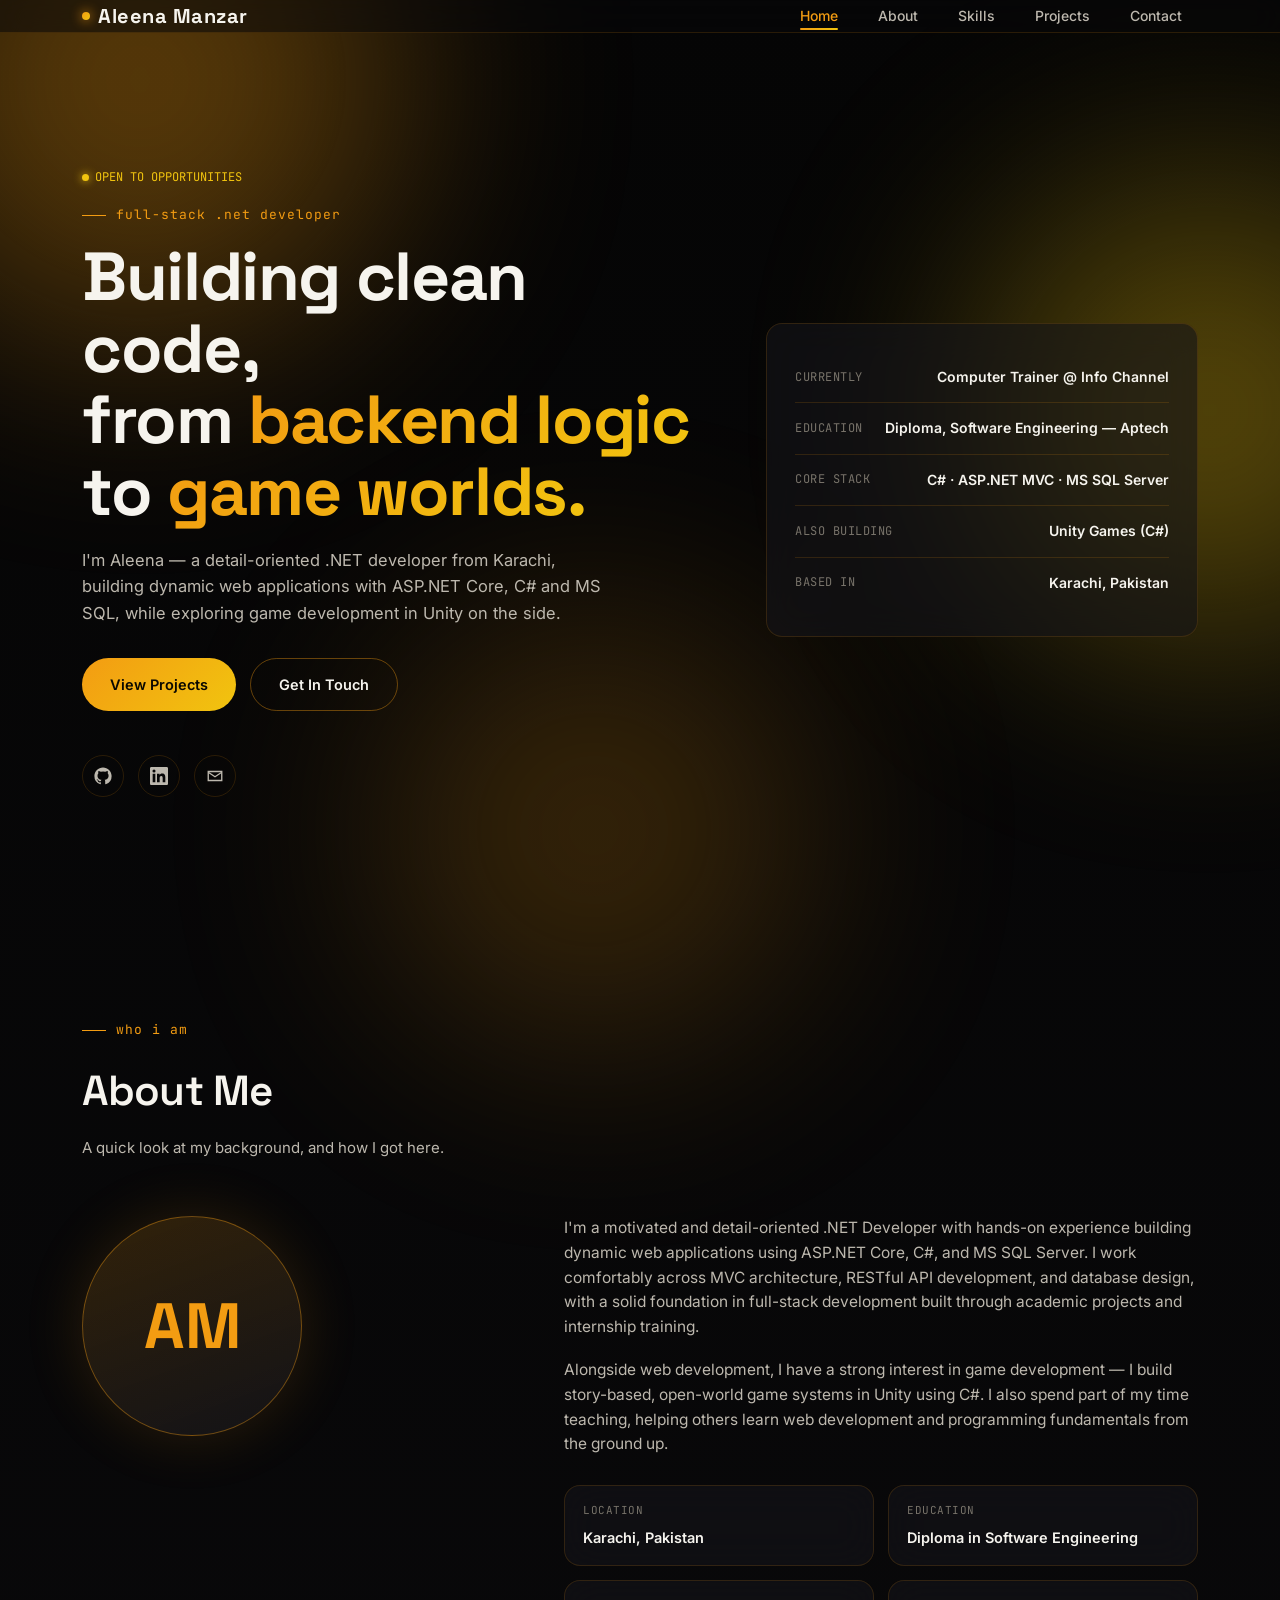
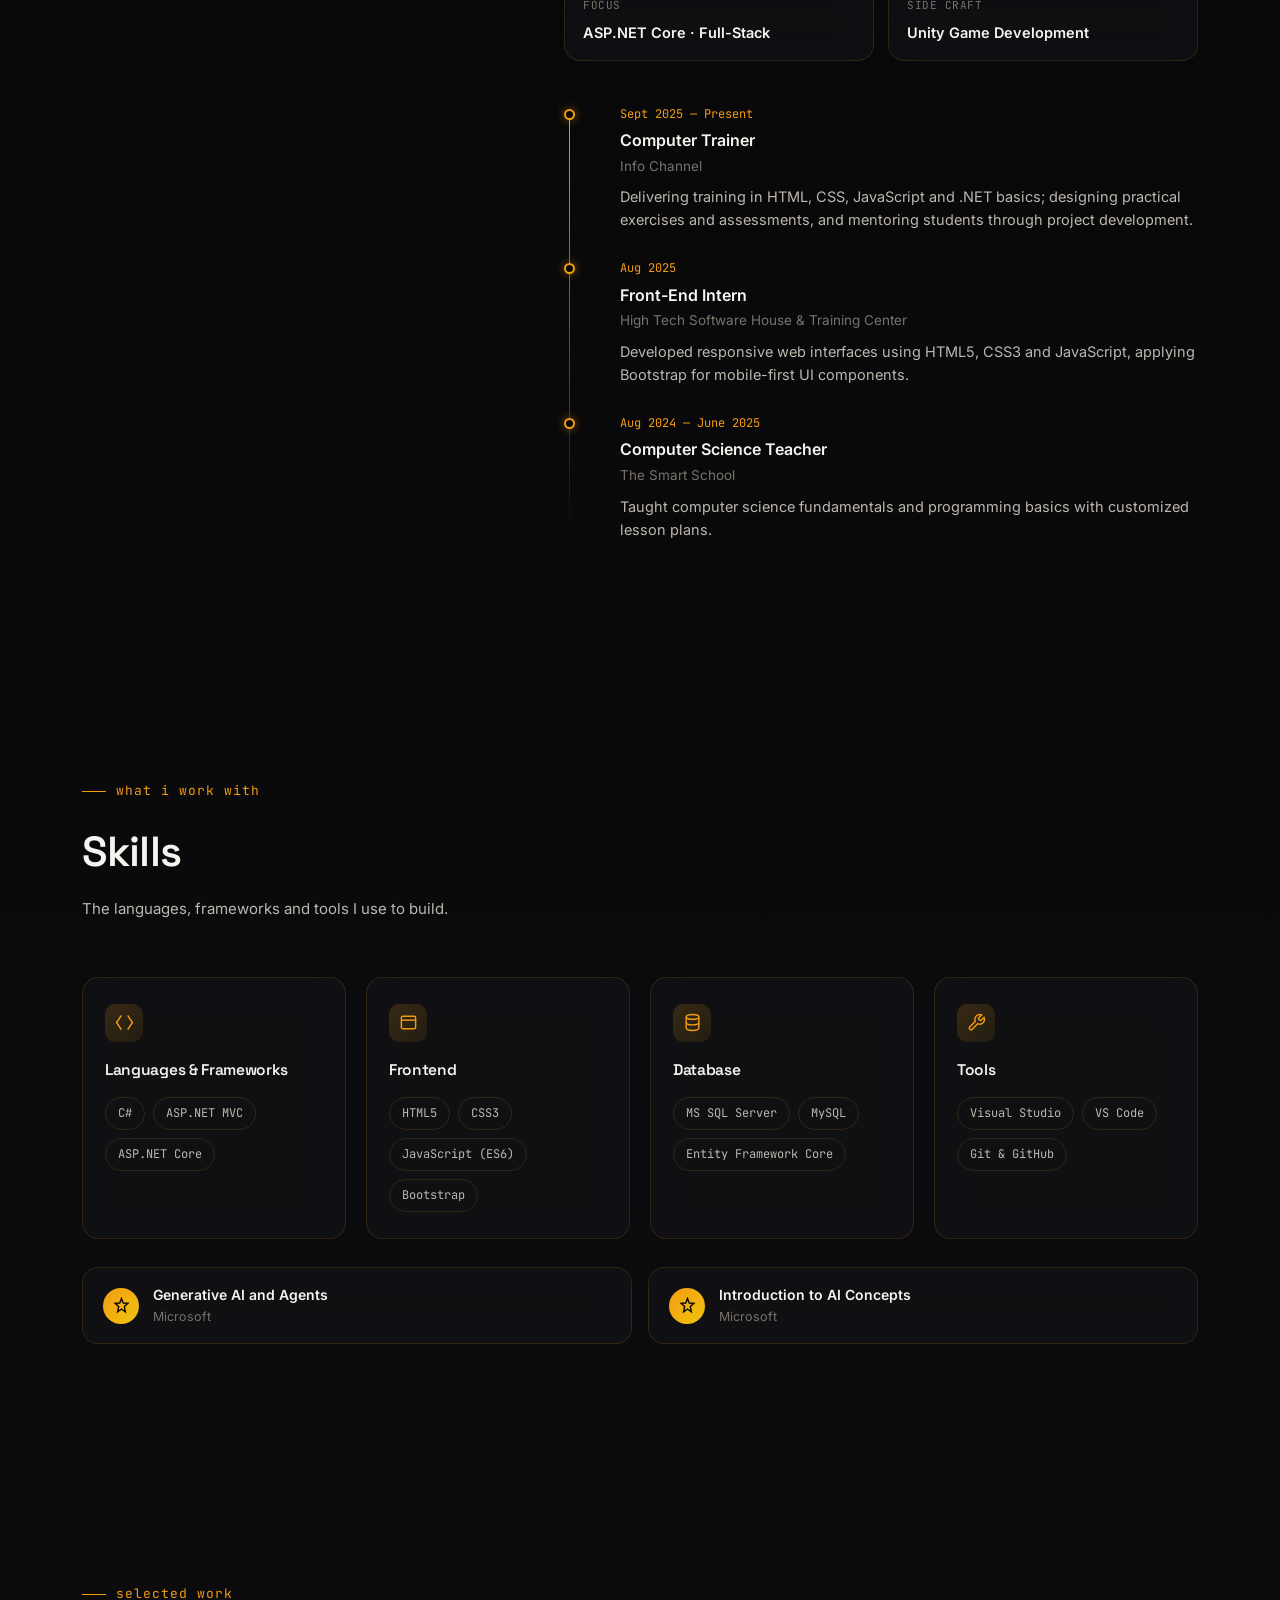
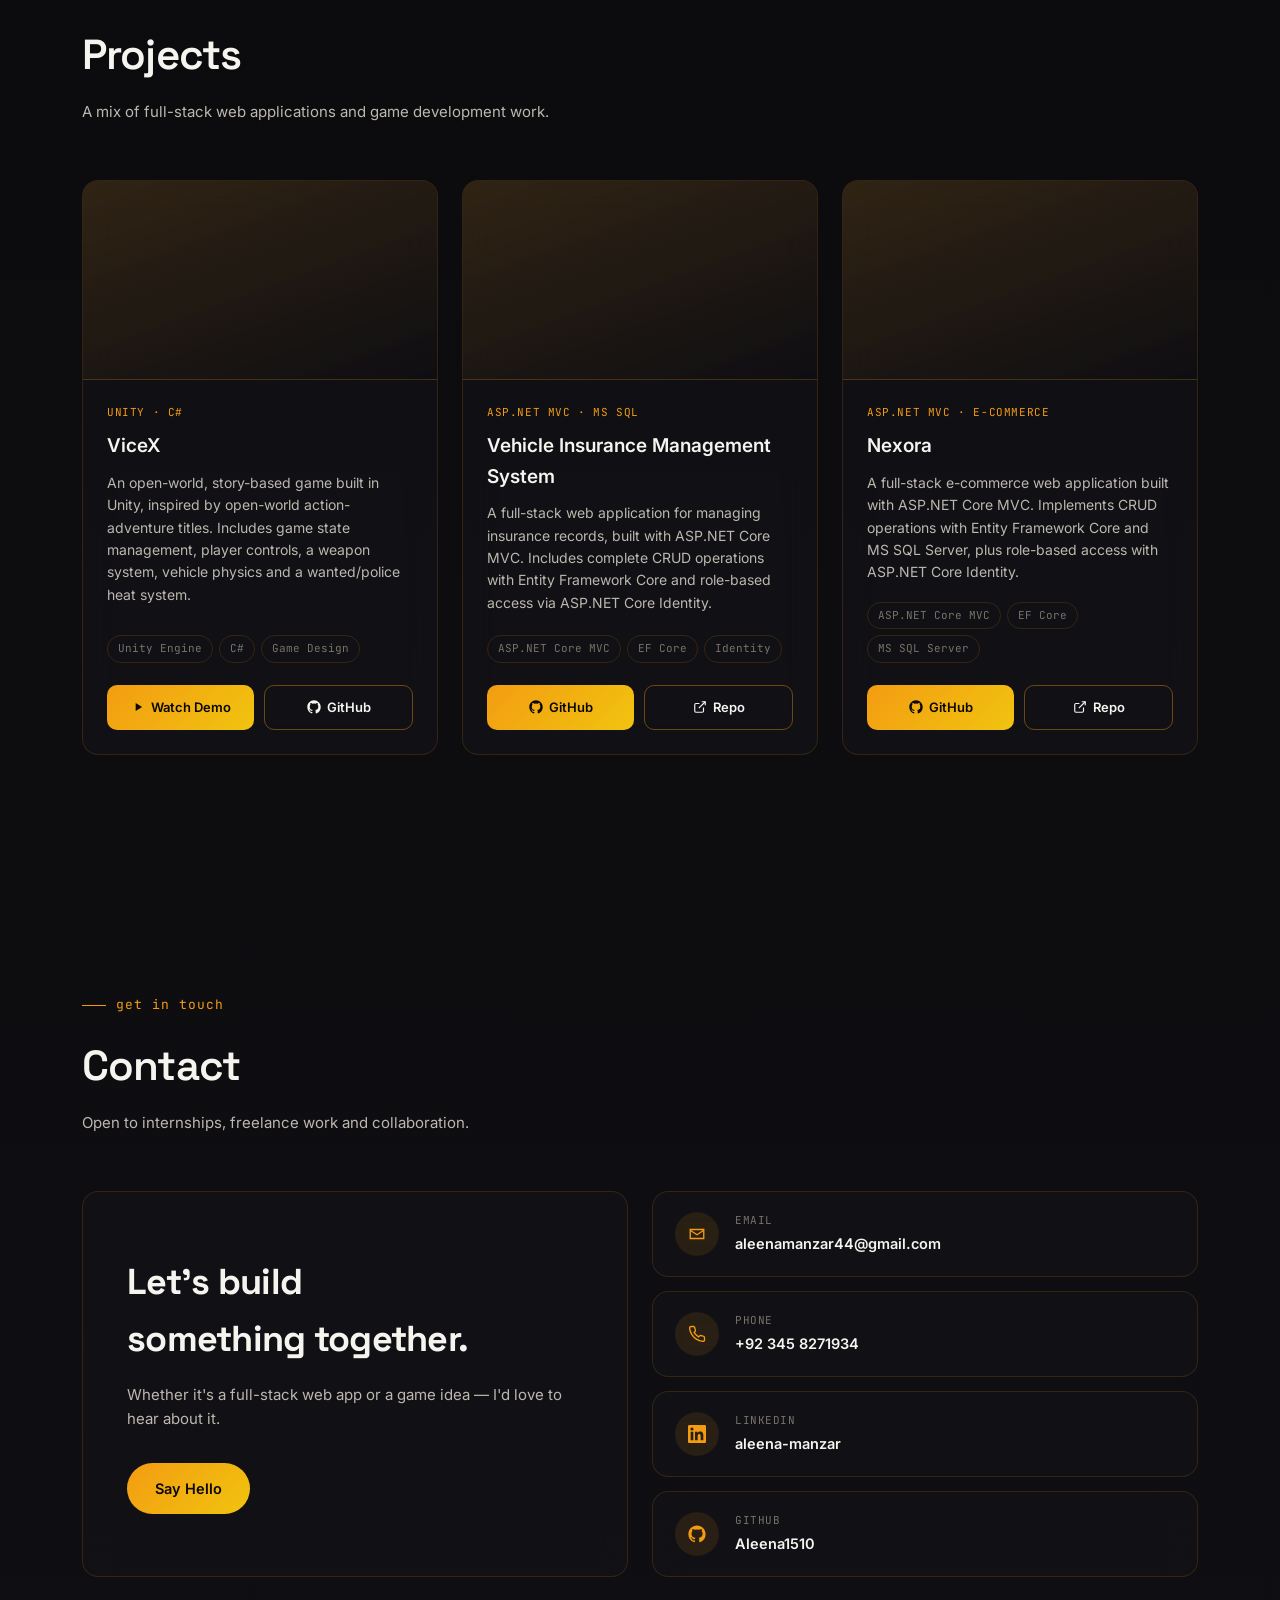
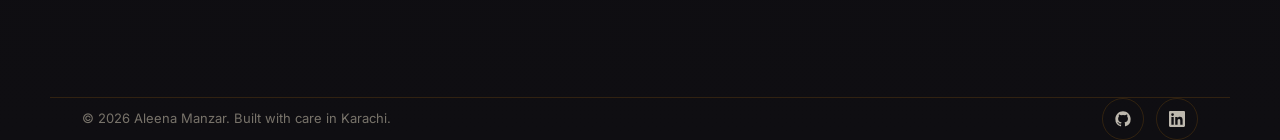
==== commit f99c2d86: "Final File" ====
--- a/index.html
+++ b/index.html
@@ -249,12 +249,9 @@
 
         <!-- Vehicle Insurance -->
          <div class="glass project-card reveal">
-  <div class="project-media">
-    <video controls preload="metadata" style="width:100%;height:100%;object-fit:cover;background:#0F0E12;">
-      <source src="./Videos/VehicleInsurance.mp4" type="video/mp4">
-      Your browser does not support the video tag.
-    </video>
-  </div>
+          <div class="project-media">
+            <iframe src="https://www.youtube.com/embed/3dalKe5wJWU" title="Vehicle Insurance Management System Demo" allowfullscreen loading="lazy"></iframe>
+          </div>
   <div class="project-body">
     <div class="project-tag">ASP.NET MVC · MS SQL</div>
     <div class="project-title">Vehicle Insurance Management System</div>
@@ -275,13 +272,10 @@
       
 
         <!-- Nexora -->
-        <div class="glass project-card reveal">
-  <div class="project-media">
-    <video controls preload="metadata" style="width:100%;height:100%;object-fit:cover;background:#0F0E12;">
-      <source src="./Videos/Nexora.mp4" type="video/mp4">
-      Your browser does not support the video tag.
-    </video>
-  </div>
+         <div class="glass project-card reveal">
+          <div class="project-media">
+            <iframe src="https://www.youtube.com/embed/3dalKe5wJWU" title="Nexora Demo" allowfullscreen loading="lazy"></iframe>
+          </div>
           <div class="project-body">
             <div class="project-tag">ASP.NET MVC · E-commerce</div>
             <div class="project-title">Nexora</div>
